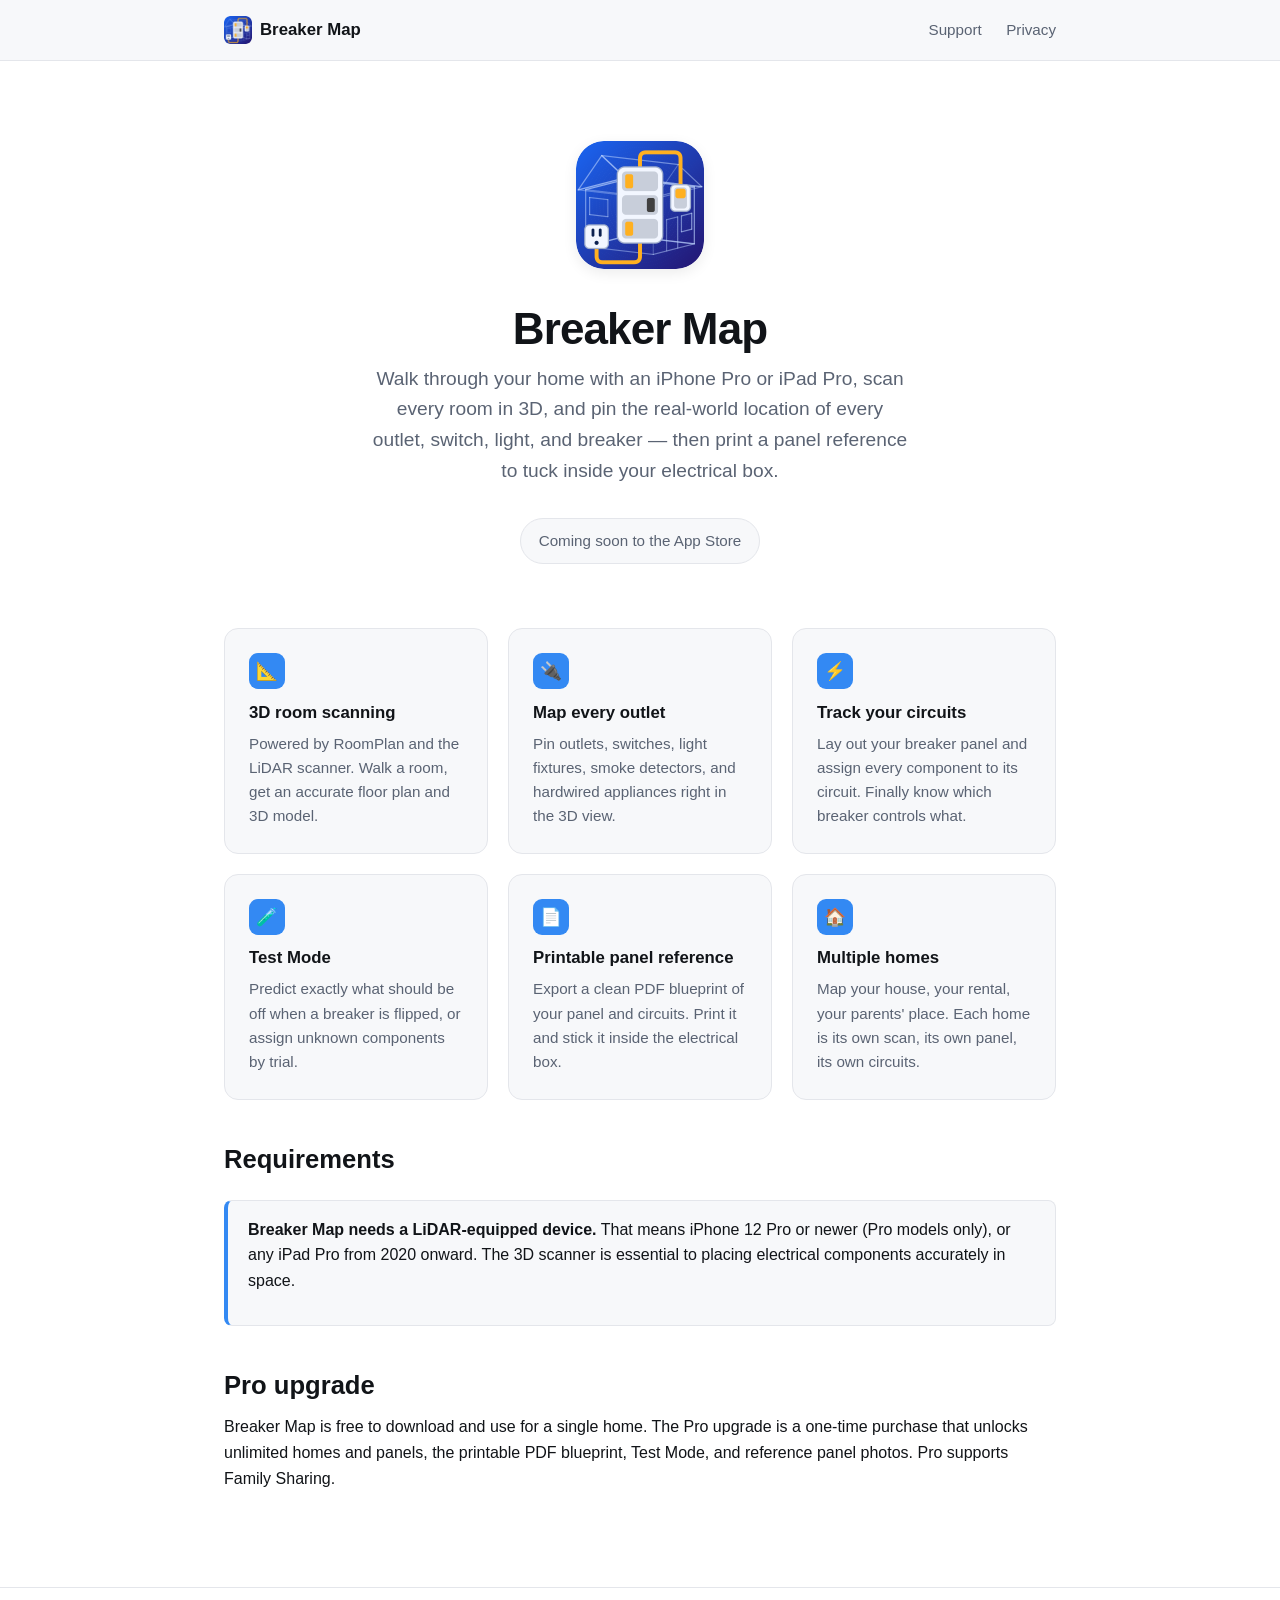
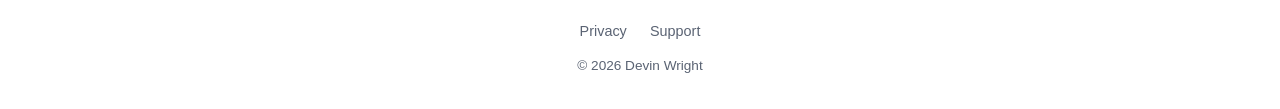
==== index.html @ 19af67e6 "Initial site: marketing, privacy, support Static HTML/CSS site hosted via GitHub Pages, providing th" ====
<!DOCTYPE html>
<html lang="en">
<head>
    <meta charset="UTF-8">
    <meta name="viewport" content="width=device-width, initial-scale=1.0">
    <meta name="description" content="Breaker Map turns your iPhone or iPad into a 3D electrical map of your home. Scan rooms, pin outlets and switches, and print a panel reference for your breaker box.">
    <meta property="og:title" content="Breaker Map">
    <meta property="og:description" content="3D-scan your home and map every outlet, switch, light, and breaker.">
    <meta property="og:image" content="assets/icon-light.png">
    <title>Breaker Map — Map your home's electrical, in 3D</title>
    <link rel="stylesheet" href="style.css">
    <link rel="icon" type="image/png" href="assets/icon-light.png">
</head>
<body>
    <header>
        <nav>
            <a href="index.html" class="brand">
                <img src="assets/icon-light.png" alt="Breaker Map icon">
                Breaker Map
            </a>
            <div class="links">
                <a href="support.html">Support</a>
                <a href="privacy.html">Privacy</a>
            </div>
        </nav>
    </header>

    <main class="wide">
        <section class="hero">
            <img class="app-icon" src="assets/icon-light.png" alt="Breaker Map app icon">
            <h1>Breaker Map</h1>
            <p class="tagline">Walk through your home with an iPhone Pro or iPad Pro, scan every room in 3D, and pin the real-world location of every outlet, switch, light, and breaker — then print a panel reference to tuck inside your electrical box.</p>
            <div class="badges">
                <span class="cta-note">Coming soon to the App Store</span>
            </div>
        </section>

        <section class="features">
            <div class="feature">
                <span class="icon">📐</span>
                <h3>3D room scanning</h3>
                <p>Powered by RoomPlan and the LiDAR scanner. Walk a room, get an accurate floor plan and 3D model.</p>
            </div>

            <div class="feature">
                <span class="icon">🔌</span>
                <h3>Map every outlet</h3>
                <p>Pin outlets, switches, light fixtures, smoke detectors, and hardwired appliances right in the 3D view.</p>
            </div>

            <div class="feature">
                <span class="icon">⚡</span>
                <h3>Track your circuits</h3>
                <p>Lay out your breaker panel and assign every component to its circuit. Finally know which breaker controls what.</p>
            </div>

            <div class="feature">
                <span class="icon">🧪</span>
                <h3>Test Mode</h3>
                <p>Predict exactly what should be off when a breaker is flipped, or assign unknown components by trial.</p>
            </div>

            <div class="feature">
                <span class="icon">📄</span>
                <h3>Printable panel reference</h3>
                <p>Export a clean PDF blueprint of your panel and circuits. Print it and stick it inside the electrical box.</p>
            </div>

            <div class="feature">
                <span class="icon">🏠</span>
                <h3>Multiple homes</h3>
                <p>Map your house, your rental, your parents' place. Each home is its own scan, its own panel, its own circuits.</p>
            </div>
        </section>

        <section>
            <h2>Requirements</h2>
            <div class="callout">
                <p><strong>Breaker Map needs a LiDAR-equipped device.</strong> That means iPhone 12 Pro or newer (Pro models only), or any iPad Pro from 2020 onward. The 3D scanner is essential to placing electrical components accurately in space.</p>
            </div>
        </section>

        <section>
            <h2>Pro upgrade</h2>
            <p>Breaker Map is free to download and use for a single home. The Pro upgrade is a one-time purchase that unlocks unlimited homes and panels, the printable PDF blueprint, Test Mode, and reference panel photos. Pro supports Family Sharing.</p>
        </section>
    </main>

    <footer>
        <div class="footer-inner">
            <div>
                <a href="privacy.html">Privacy</a>
                <a href="support.html">Support</a>
            </div>
            <div class="copyright">&copy; 2026 Devin Wright</div>
        </div>
    </footer>
</body>
</html>
---- style.css ----
:root {
    --accent: #3389F3;
    --accent-hover: #1E6BD1;
    --bg: #ffffff;
    --surface: #f7f8fa;
    --text: #111418;
    --text-secondary: #5a6373;
    --border: #e4e6eb;
    --shadow: 0 4px 14px rgba(0, 0, 0, 0.08);
}

@media (prefers-color-scheme: dark) {
    :root {
        --bg: #0e1116;
        --surface: #161a21;
        --text: #f1f3f6;
        --text-secondary: #9ba3b1;
        --border: #2a2f37;
        --shadow: 0 4px 14px rgba(0, 0, 0, 0.35);
    }
}

* {
    box-sizing: border-box;
}

html {
    -webkit-text-size-adjust: 100%;
}

body {
    font-family: -apple-system, BlinkMacSystemFont, "Segoe UI", Roboto, Helvetica, Arial, sans-serif;
    background: var(--bg);
    color: var(--text);
    line-height: 1.6;
    margin: 0;
    -webkit-font-smoothing: antialiased;
}

a {
    color: var(--accent);
    text-decoration: none;
}

a:hover {
    color: var(--accent-hover);
    text-decoration: underline;
}

img {
    max-width: 100%;
    height: auto;
}

/* Header / nav */
header {
    background: var(--surface);
    border-bottom: 1px solid var(--border);
}

header nav {
    max-width: 880px;
    margin: 0 auto;
    padding: 1rem 1.5rem;
    display: flex;
    align-items: center;
    justify-content: space-between;
    flex-wrap: wrap;
    gap: 0.5rem;
}

header nav .brand {
    font-weight: 700;
    color: var(--text);
    font-size: 1.05rem;
    display: flex;
    align-items: center;
    gap: 0.5rem;
}

header nav .brand:hover {
    text-decoration: none;
    color: var(--accent);
}

header nav .brand img {
    width: 28px;
    height: 28px;
    border-radius: 6px;
}

header nav .links a {
    color: var(--text-secondary);
    margin-left: 1.25rem;
    font-size: 0.95rem;
}

header nav .links a:hover {
    color: var(--accent);
    text-decoration: none;
}

/* Main container */
main {
    max-width: 760px;
    margin: 0 auto;
    padding: 2.5rem 1.5rem 1rem;
}

main.wide {
    max-width: 880px;
}

/* Typography */
h1, h2, h3 {
    line-height: 1.25;
    color: var(--text);
}

h1 {
    font-size: 2.25rem;
    margin: 0 0 0.5rem;
}

h2 {
    font-size: 1.6rem;
    margin-top: 2.75rem;
    margin-bottom: 0.75rem;
}

h3 {
    font-size: 1.15rem;
    margin-top: 2rem;
    margin-bottom: 0.5rem;
}

p {
    margin: 0 0 1rem;
}

ul, ol {
    padding-left: 1.5rem;
}

li {
    margin: 0.4rem 0;
}

code {
    background: var(--surface);
    padding: 0.1rem 0.4rem;
    border-radius: 4px;
    font-size: 0.9em;
    border: 1px solid var(--border);
}

/* Hero */
.hero {
    text-align: center;
    padding: 2.5rem 1.5rem 1rem;
}

.hero .app-icon {
    width: 128px;
    height: 128px;
    border-radius: 28px;
    box-shadow: var(--shadow);
}

.hero h1 {
    margin: 1.5rem 0 0.5rem;
    font-size: 2.75rem;
    letter-spacing: -0.02em;
}

.hero .tagline {
    font-size: 1.2rem;
    color: var(--text-secondary);
    margin: 0 auto;
    max-width: 540px;
}

.hero .badges {
    margin-top: 2rem;
}

.hero .cta-note {
    display: inline-block;
    background: var(--surface);
    border: 1px solid var(--border);
    padding: 0.6rem 1.1rem;
    border-radius: 999px;
    color: var(--text-secondary);
    font-size: 0.95rem;
}

/* Features grid */
.features {
    display: grid;
    grid-template-columns: repeat(auto-fit, minmax(240px, 1fr));
    gap: 1.25rem;
    margin: 3rem 0 2rem;
}

.feature {
    background: var(--surface);
    border: 1px solid var(--border);
    border-radius: 14px;
    padding: 1.5rem;
}

.feature h3 {
    margin: 0 0 0.5rem;
    font-size: 1.05rem;
}

.feature p {
    margin: 0;
    color: var(--text-secondary);
    font-size: 0.95rem;
}

.feature .icon {
    display: inline-flex;
    align-items: center;
    justify-content: center;
    width: 36px;
    height: 36px;
    border-radius: 9px;
    background: var(--accent);
    color: white;
    font-size: 1.1rem;
    margin-bottom: 0.85rem;
}

/* Requirements callout */
.callout {
    background: var(--surface);
    border: 1px solid var(--border);
    border-left: 4px solid var(--accent);
    border-radius: 8px;
    padding: 1rem 1.25rem;
    margin: 1.5rem 0;
}

.callout strong {
    color: var(--text);
}

/* FAQ list */
.faq {
    padding-left: 0;
    list-style: none;
}

.faq > li {
    margin: 2rem 0;
}

.faq h3 {
    margin: 0 0 0.5rem;
}

/* Metadata */
.meta {
    font-size: 0.9rem;
    color: var(--text-secondary);
    margin-bottom: 2rem;
}

/* Footer */
footer {
    border-top: 1px solid var(--border);
    padding: 2rem 1.5rem;
    margin-top: 4rem;
    text-align: center;
    color: var(--text-secondary);
    font-size: 0.9rem;
}

footer .footer-inner {
    max-width: 880px;
    margin: 0 auto;
}

footer a {
    color: var(--text-secondary);
    margin: 0 0.6rem;
}

footer .copyright {
    margin-top: 0.75rem;
    font-size: 0.85rem;
}

/* Responsive */
@media (max-width: 540px) {
    .hero h1 {
        font-size: 2.1rem;
    }

    h1 {
        font-size: 1.85rem;
    }

    main {
        padding: 1.75rem 1.25rem 1rem;
    }

    header nav .links a {
        margin-left: 1rem;
        font-size: 0.9rem;
    }
}
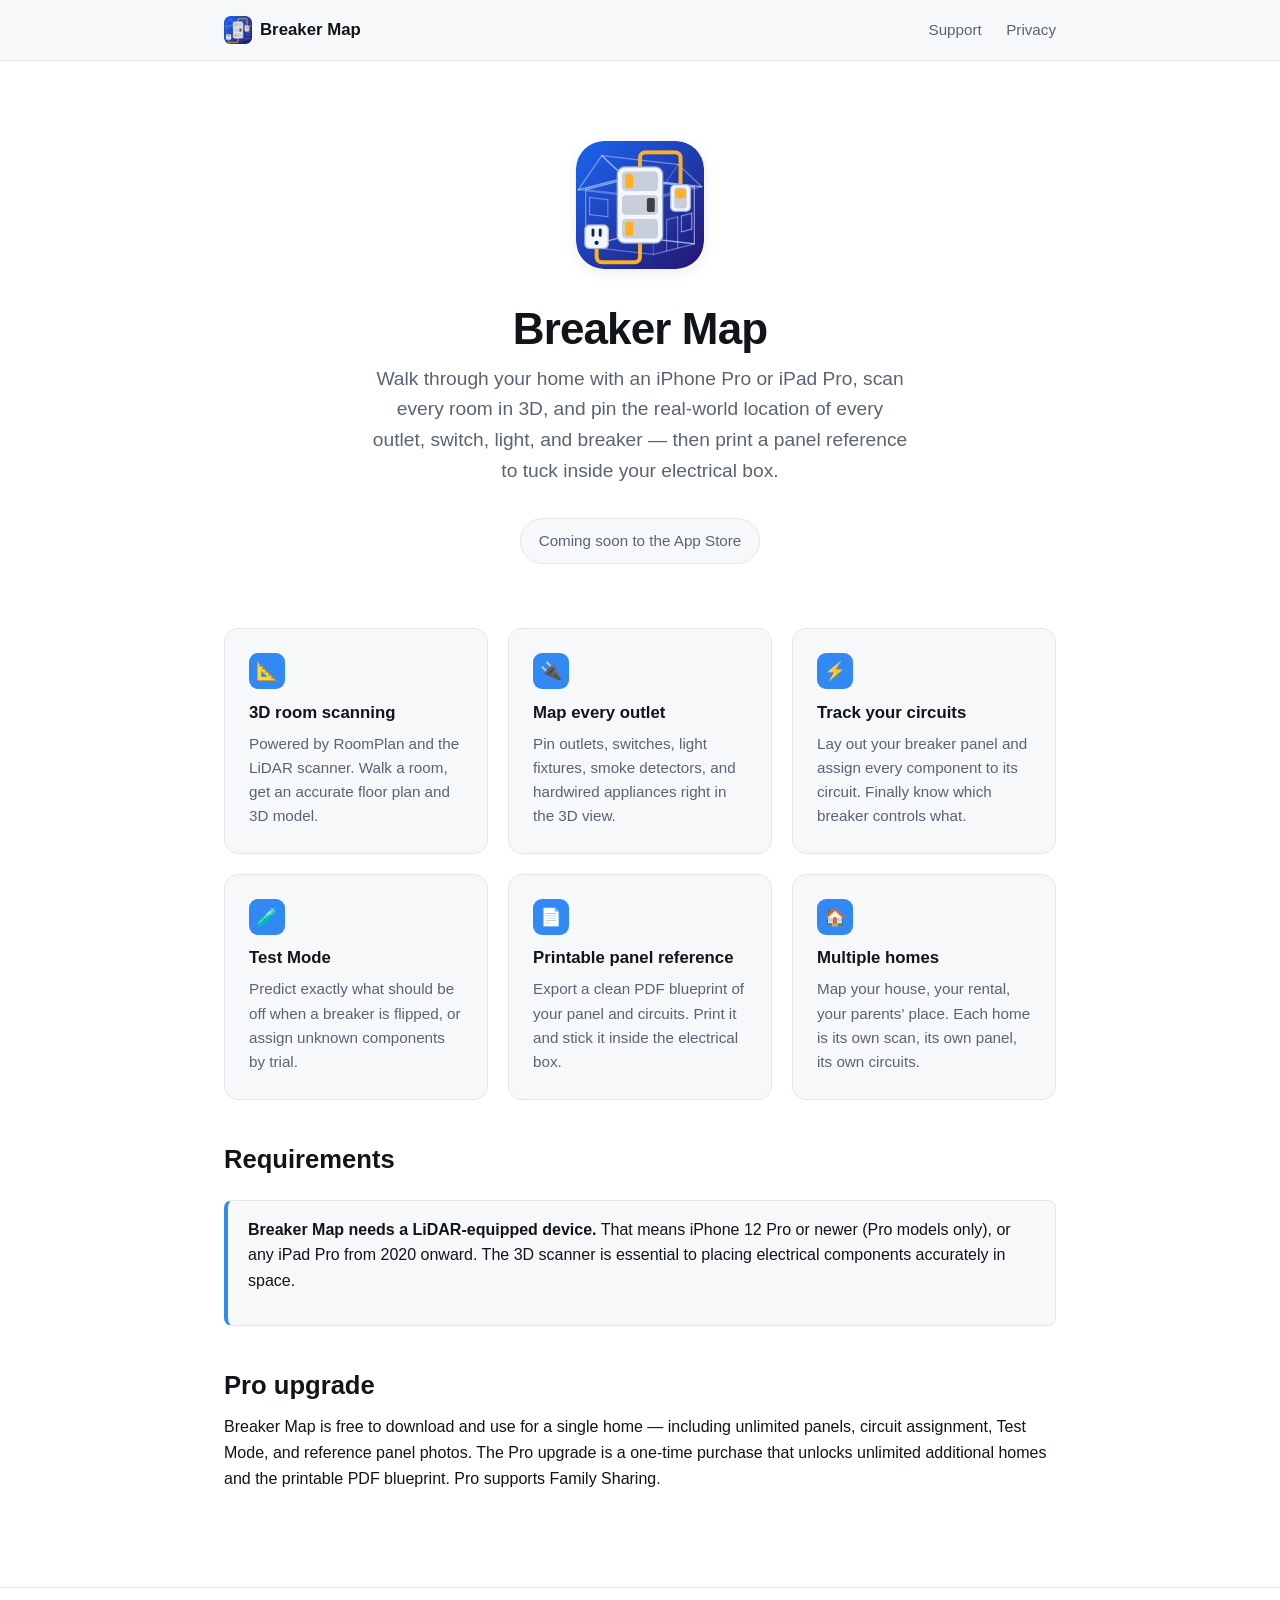
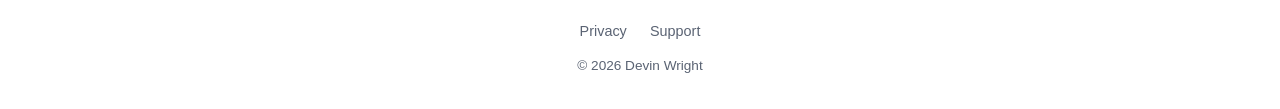
==== commit 4761a72c: "Match Pro/free split: only homes + PDF stay behind Pro Updates the Pro upgrade paragraph on the land" ====
--- a/index.html
+++ b/index.html
@@ -82,7 +82,7 @@
 
         <section>
             <h2>Pro upgrade</h2>
-            <p>Breaker Map is free to download and use for a single home. The Pro upgrade is a one-time purchase that unlocks unlimited homes and panels, the printable PDF blueprint, Test Mode, and reference panel photos. Pro supports Family Sharing.</p>
+            <p>Breaker Map is free to download and use for a single home — including unlimited panels, circuit assignment, Test Mode, and reference panel photos. The Pro upgrade is a one-time purchase that unlocks unlimited additional homes and the printable PDF blueprint. Pro supports Family Sharing.</p>
         </section>
     </main>
 
